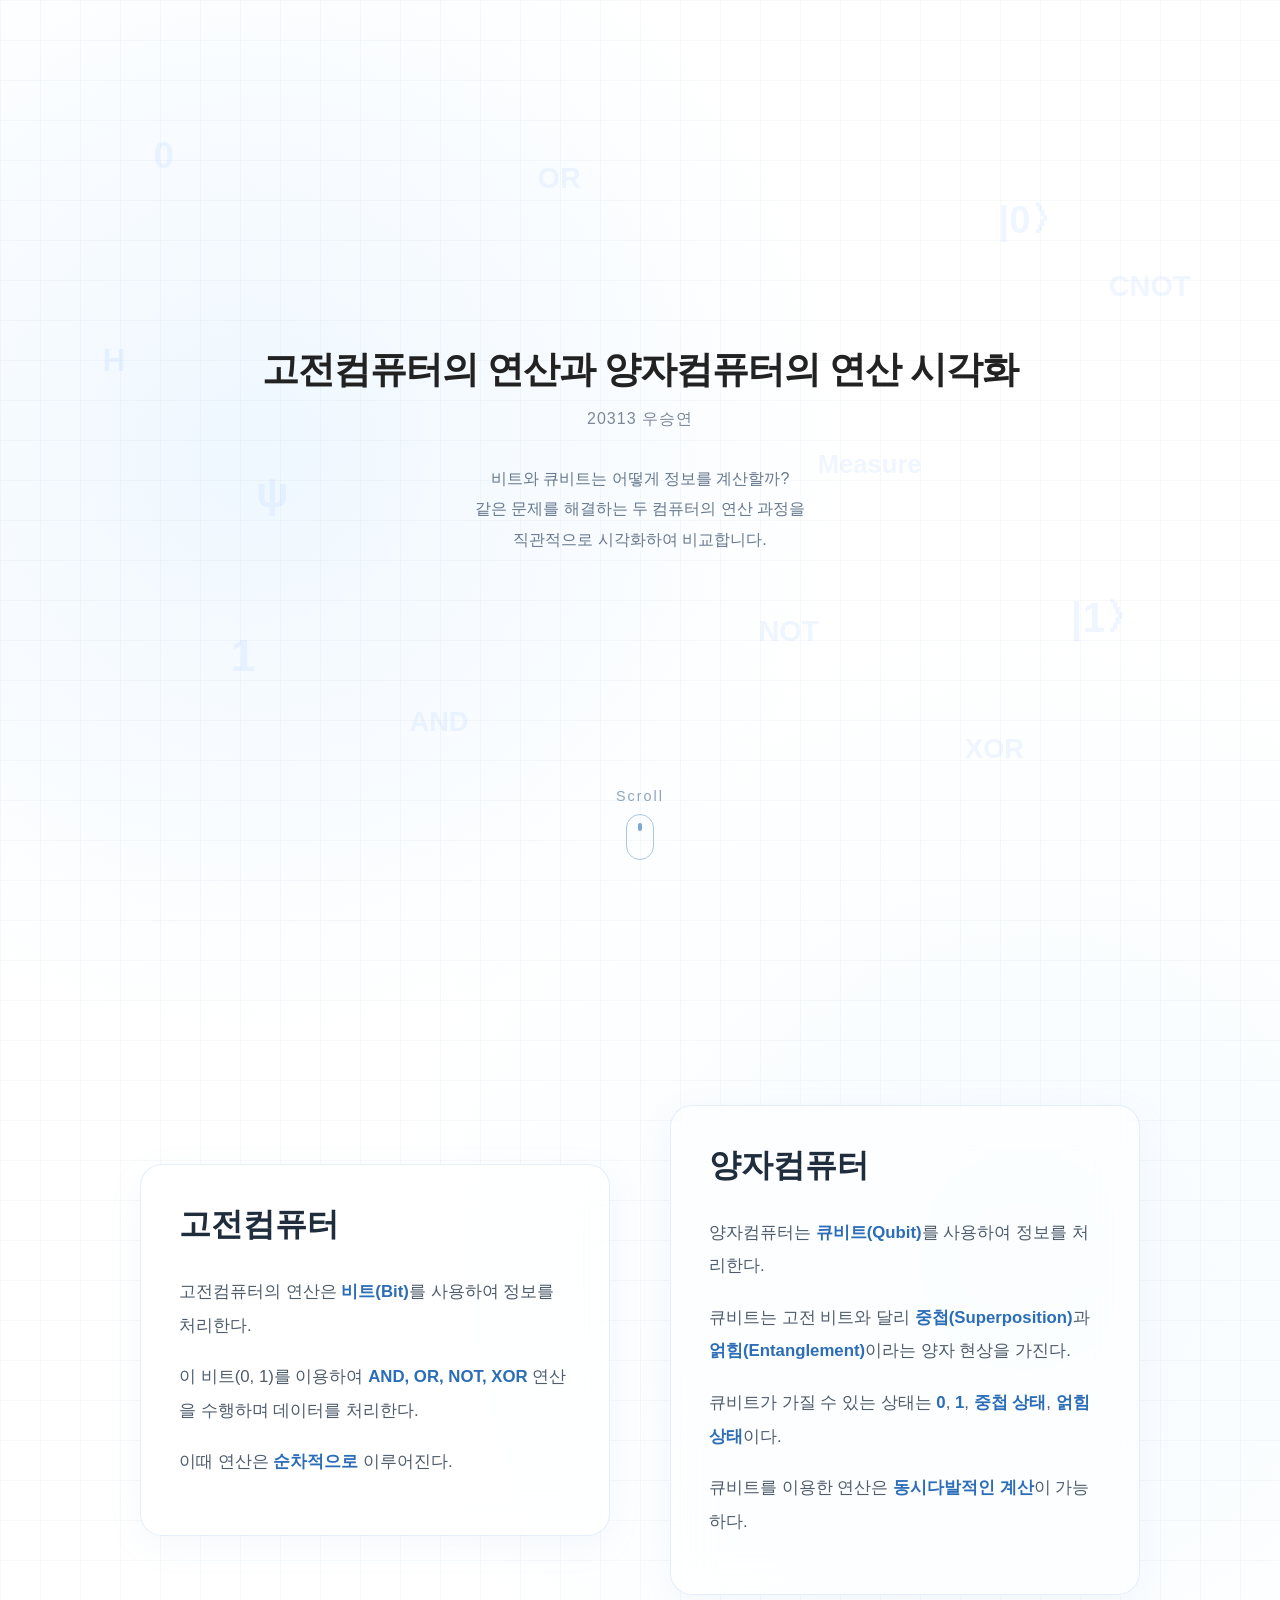
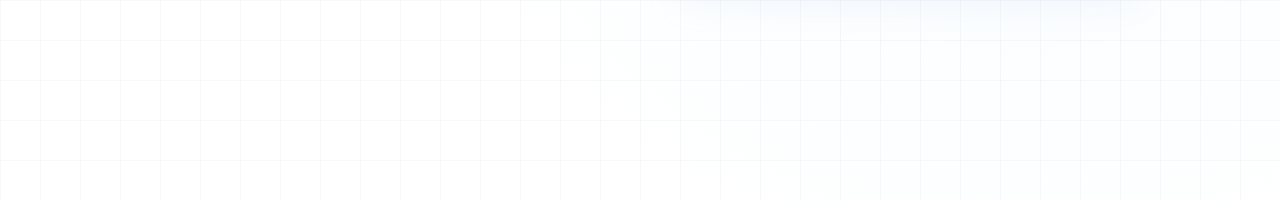
==== index.html @ 967f43f7 "Update and rename README.md to index.html" ====
<html lang="ko">
<head>
    <meta charset="UTF-8">
    <meta name="viewport" content="width=device-width, initial-scale=1.0">
    <title>고전컴퓨터의 연산과 양자컴퓨터의 연산 시각화</title>

    <link rel="stylesheet" href="style.css">
</head>
<body>

    <!-- 첫 화면 -->
    <main class="page">

        <h1>고전컴퓨터의 연산과 양자컴퓨터의 연산 시각화</h1>

        <p class="author">20313 우승연</p>

        <p class="subtitle">
            비트와 큐비트는 어떻게 정보를 계산할까?<br>
            같은 문제를 해결하는 두 컴퓨터의 연산 과정을<br>
            직관적으로 시각화하여 비교합니다.
        </p>

        <!-- 배경 심볼 -->
        <div class="background-symbols">
            <span>0</span>
            <span>1</span>
            <span>|0⟩</span>
            <span>|1⟩</span>
            <span>H</span>
            <span>CNOT</span>
            <span>AND</span>
            <span>OR</span>
            <span>NOT</span>
            <span>XOR</span>
            <span>Measure</span>
            <span>ψ</span>
        </div>

        <!-- 스크롤 안내 -->
        <div class="scroll-indicator">
            <span>Scroll</span>

            <div class="mouse">
                <div class="wheel"></div>
            </div>
        </div>

    </main>

    <!-- 두 번째 패널 -->
    <section class="info-panel">

        <div class="card">

            <h2>고전컴퓨터</h2>

            <p>
                고전컴퓨터의 연산은 <strong>비트(Bit)</strong>를 사용하여 정보를 처리한다.
            </p>

            <p>
                이 비트(0, 1)를 이용하여
                <strong>AND, OR, NOT, XOR</strong>
                연산을 수행하며 데이터를 처리한다.
            </p>

            <p>
                이때 연산은 <strong>순차적으로</strong> 이루어진다.
            </p>

        </div>

        <div class="card">

            <h2>양자컴퓨터</h2>

            <p>
                양자컴퓨터는 <strong>큐비트(Qubit)</strong>를 사용하여 정보를 처리한다.
            </p>

            <p>
                큐비트는 고전 비트와 달리
                <strong>중첩(Superposition)</strong>과
                <strong>얽힘(Entanglement)</strong>이라는
                양자 현상을 가진다.
            </p>

            <p>
                큐비트가 가질 수 있는 상태는
                <strong>0</strong>,
                <strong>1</strong>,
                <strong>중첩 상태</strong>,
                <strong>얽힘 상태</strong>이다.
            </p>

            <p>
                큐비트를 이용한 연산은
                <strong>동시다발적인 계산</strong>이 가능하다.
            </p>

        </div>

    </section>

</body>
</html>
---- style.css ----
/* =========================
   기본 설정
========================= */

*{
    margin:0;
    padding:0;
    box-sizing:border-box;
}

body{
    width:100%;
    min-height:100vh;

    overflow-y:auto;
    overflow-x:hidden;

    font-family:"Pretendard","Noto Sans KR",sans-serif;

    background-color:#ffffff;

    background-image:
        radial-gradient(circle at 20% 25%, rgba(120,190,255,.12), transparent 35%),
        radial-gradient(circle at 80% 70%, rgba(170,220,255,.10), transparent 40%),
        linear-gradient(rgba(180,190,210,.10) 1px, transparent 1px),
        linear-gradient(90deg, rgba(180,190,210,.10) 1px, transparent 1px);

    background-size:
        auto,
        auto,
        40px 40px,
        40px 40px;
}

/* =========================
   첫 화면
========================= */

.page{

    width:100%;
    height:100vh;

    display:flex;
    flex-direction:column;
    justify-content:center;
    align-items:center;

    text-align:center;

    position:relative;
    overflow:hidden;
}

/* 제목 */

h1{

    position:relative;
    z-index:2;

    font-size:2.3rem;
    font-weight:700;

    color:#222;

    letter-spacing:-1px;
    line-height:1.35;
}

/* 작성자 */

.author{

    position:relative;
    z-index:2;

    margin-top:14px;

    font-size:1rem;

    color:#7c8797;

    letter-spacing:1px;
}

/* 소개 문장 */

.subtitle{

    position:relative;
    z-index:2;

    margin-top:34px;

    max-width:620px;

    text-align:center;

    font-size:1rem;

    line-height:1.9;

    color:#66788d;
}

/* =========================
   배경 심볼
========================= */

.background-symbols{

    position:absolute;

    inset:0;

    pointer-events:none;

    z-index:0;
}

.background-symbols span{

    position:absolute;

    color:#87b8ff;

    opacity:.12;

    font-weight:600;

    user-select:none;
}

.background-symbols span:nth-child(1){
    top:15%;
    left:12%;
    font-size:2.3rem;
}

.background-symbols span:nth-child(2){
    top:70%;
    left:18%;
    font-size:2.8rem;
}

.background-symbols span:nth-child(3){
    top:22%;
    right:18%;
    font-size:2.4rem;
}

.background-symbols span:nth-child(4){
    top:66%;
    right:12%;
    font-size:2.6rem;
}

.background-symbols span:nth-child(5){
    top:38%;
    left:8%;
    font-size:2rem;
}

.background-symbols span:nth-child(6){
    top:30%;
    right:7%;
    font-size:1.8rem;
}

.background-symbols span:nth-child(7){
    bottom:18%;
    left:32%;
    font-size:1.7rem;
}

.background-symbols span:nth-child(8){
    top:18%;
    left:42%;
    font-size:1.8rem;
}

.background-symbols span:nth-child(9){
    bottom:28%;
    right:36%;
    font-size:1.8rem;
}

.background-symbols span:nth-child(10){
    bottom:15%;
    right:20%;
    font-size:1.7rem;
}

.background-symbols span:nth-child(11){
    top:50%;
    right:28%;
    font-size:1.6rem;
}

.background-symbols span:nth-child(12){
    top:52%;
    left:20%;
    font-size:2.7rem;
}

/* =========================
   Scroll 표시
========================= */

.scroll-indicator{

    position:absolute;
    left:50%;
    bottom:40px;

    transform:translateX(-50%);

    z-index:2;

    display:flex;
    flex-direction:column;
    align-items:center;

    gap:10px;

    color:#8fa4bd;

    font-size:.9rem;

    letter-spacing:2px;

    animation:float 2s infinite ease-in-out;
}

.mouse{

    width:28px;
    height:46px;

    border:1.8px solid rgba(120,160,210,.6);

    border-radius:20px;
}

.wheel{

    width:4px;
    height:8px;

    margin:8px auto;

    border-radius:999px;

    background:#7ea8d9;

    animation:wheel 1.6s infinite;
}

@keyframes wheel{

    0%{
        opacity:0;
        transform:translateY(0);
    }

    30%{
        opacity:1;
    }

    100%{
        opacity:0;
        transform:translateY(14px);
    }
}

@keyframes float{

    0%,100%{
        transform:translateX(-50%) translateY(0);
    }

    50%{
        transform:translateX(-50%) translateY(6px);
    }
}

/* =========================
   두 번째 패널
========================= */

.info-panel{

    min-height:100vh;

    display:flex;
    justify-content:center;
    align-items:center;

    gap:60px;

    padding:80px;

    flex-wrap:wrap;
}

/* 카드 */

.card{

    width:min(470px, 90vw);

    background:rgba(255,255,255,.55);

    border:1px solid rgba(180,210,240,.35);

    border-radius:22px;

    backdrop-filter:blur(18px);

    box-shadow:0 10px 35px rgba(130,170,220,.08);

    padding:38px;
}

.card h2{

    font-size:2rem;

    color:#1f2d3d;

    margin-bottom:28px;
}

.card p{

    font-size:1.05rem;

    line-height:2;

    color:#4f5c6c;

    margin-bottom:18px;
}

.card strong{

    color:#2c6db8;

    font-weight:600;
}
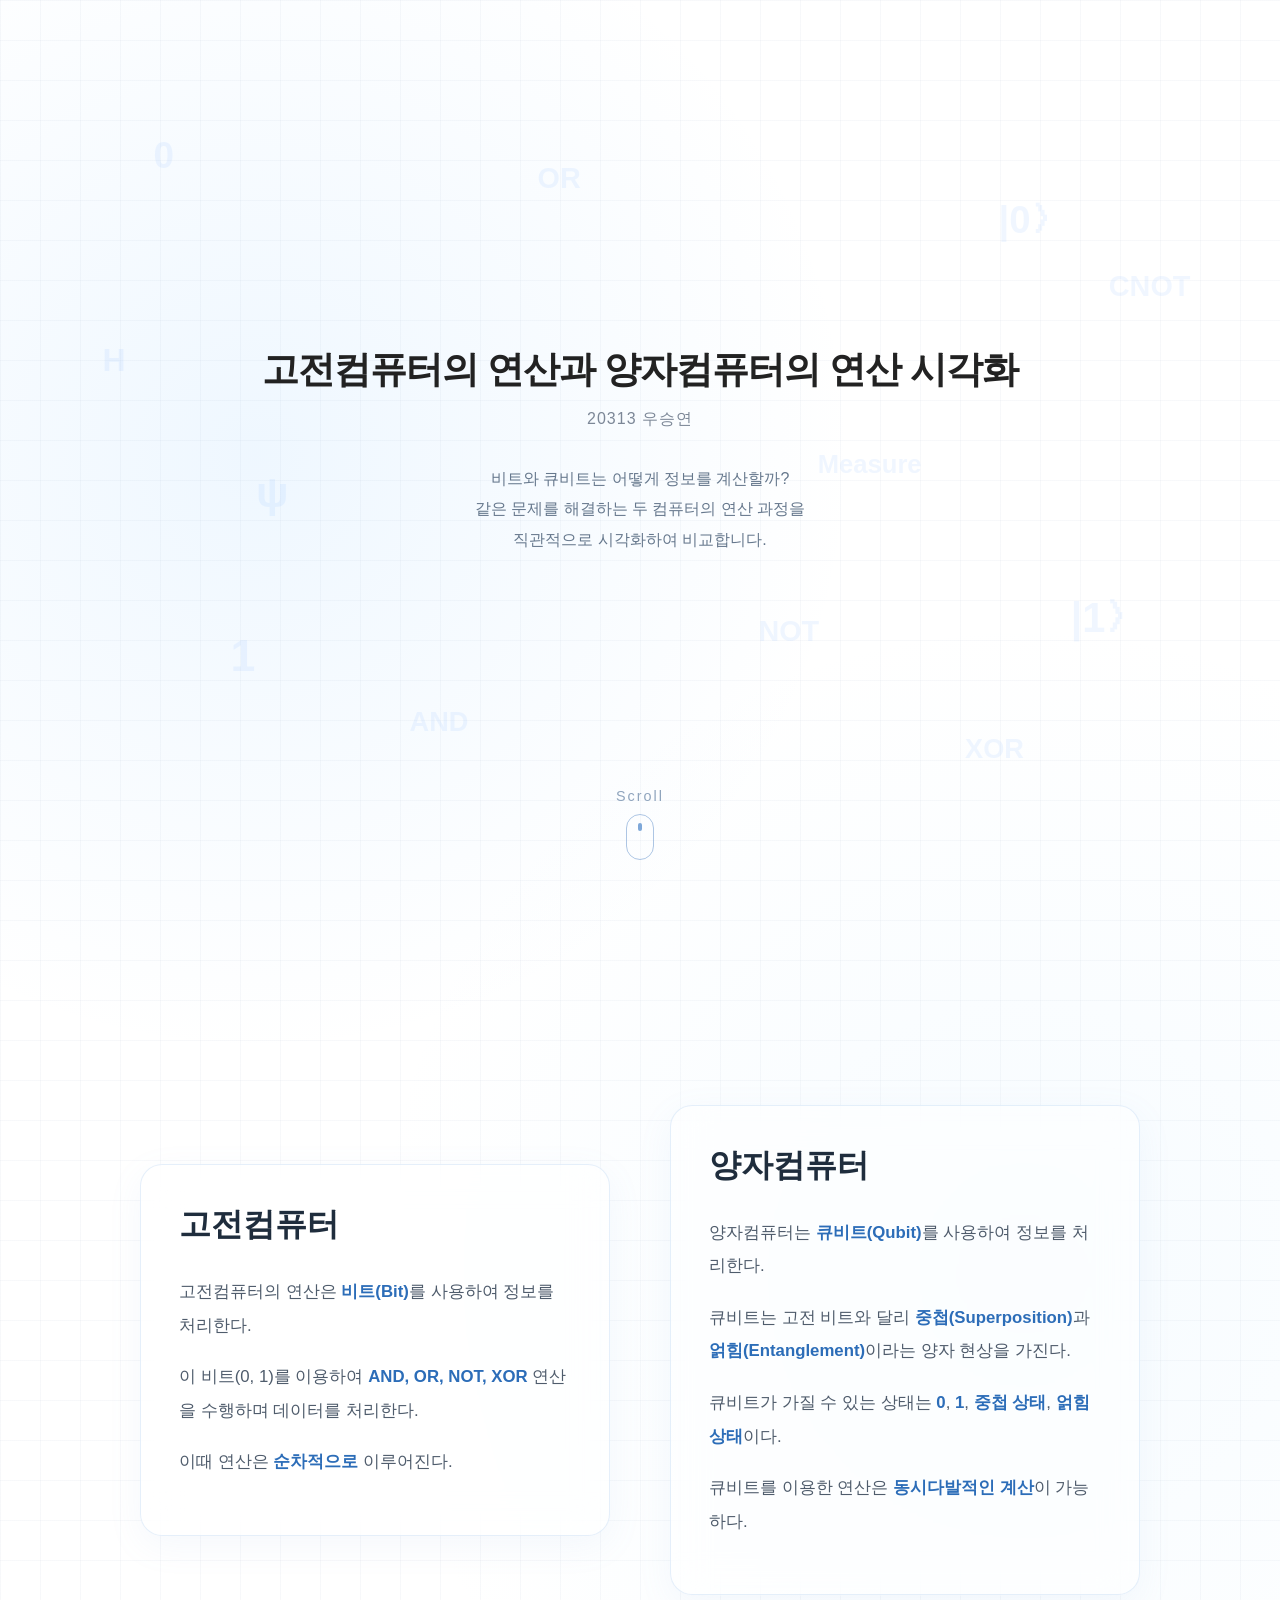
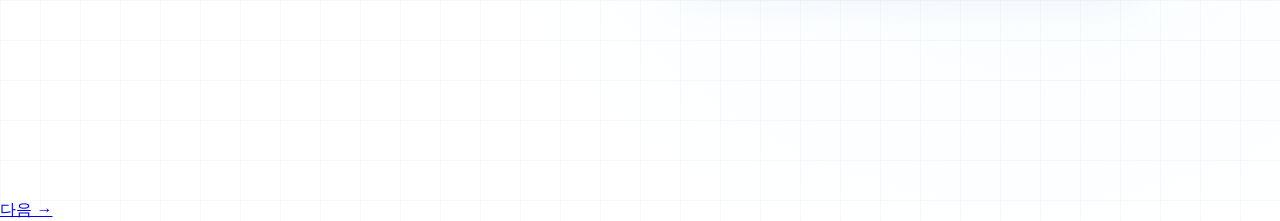
==== commit 5d3ef48f: "Update index.html" ====
--- a/index.html
+++ b/index.html
@@ -104,5 +104,12 @@
 
     </section>
 
+    <div class="next-page">
+        <a href="page2.html" class="next-btn">
+        다음 →
+        </a>
+    </div>
+    
+
 </body>
 </html>
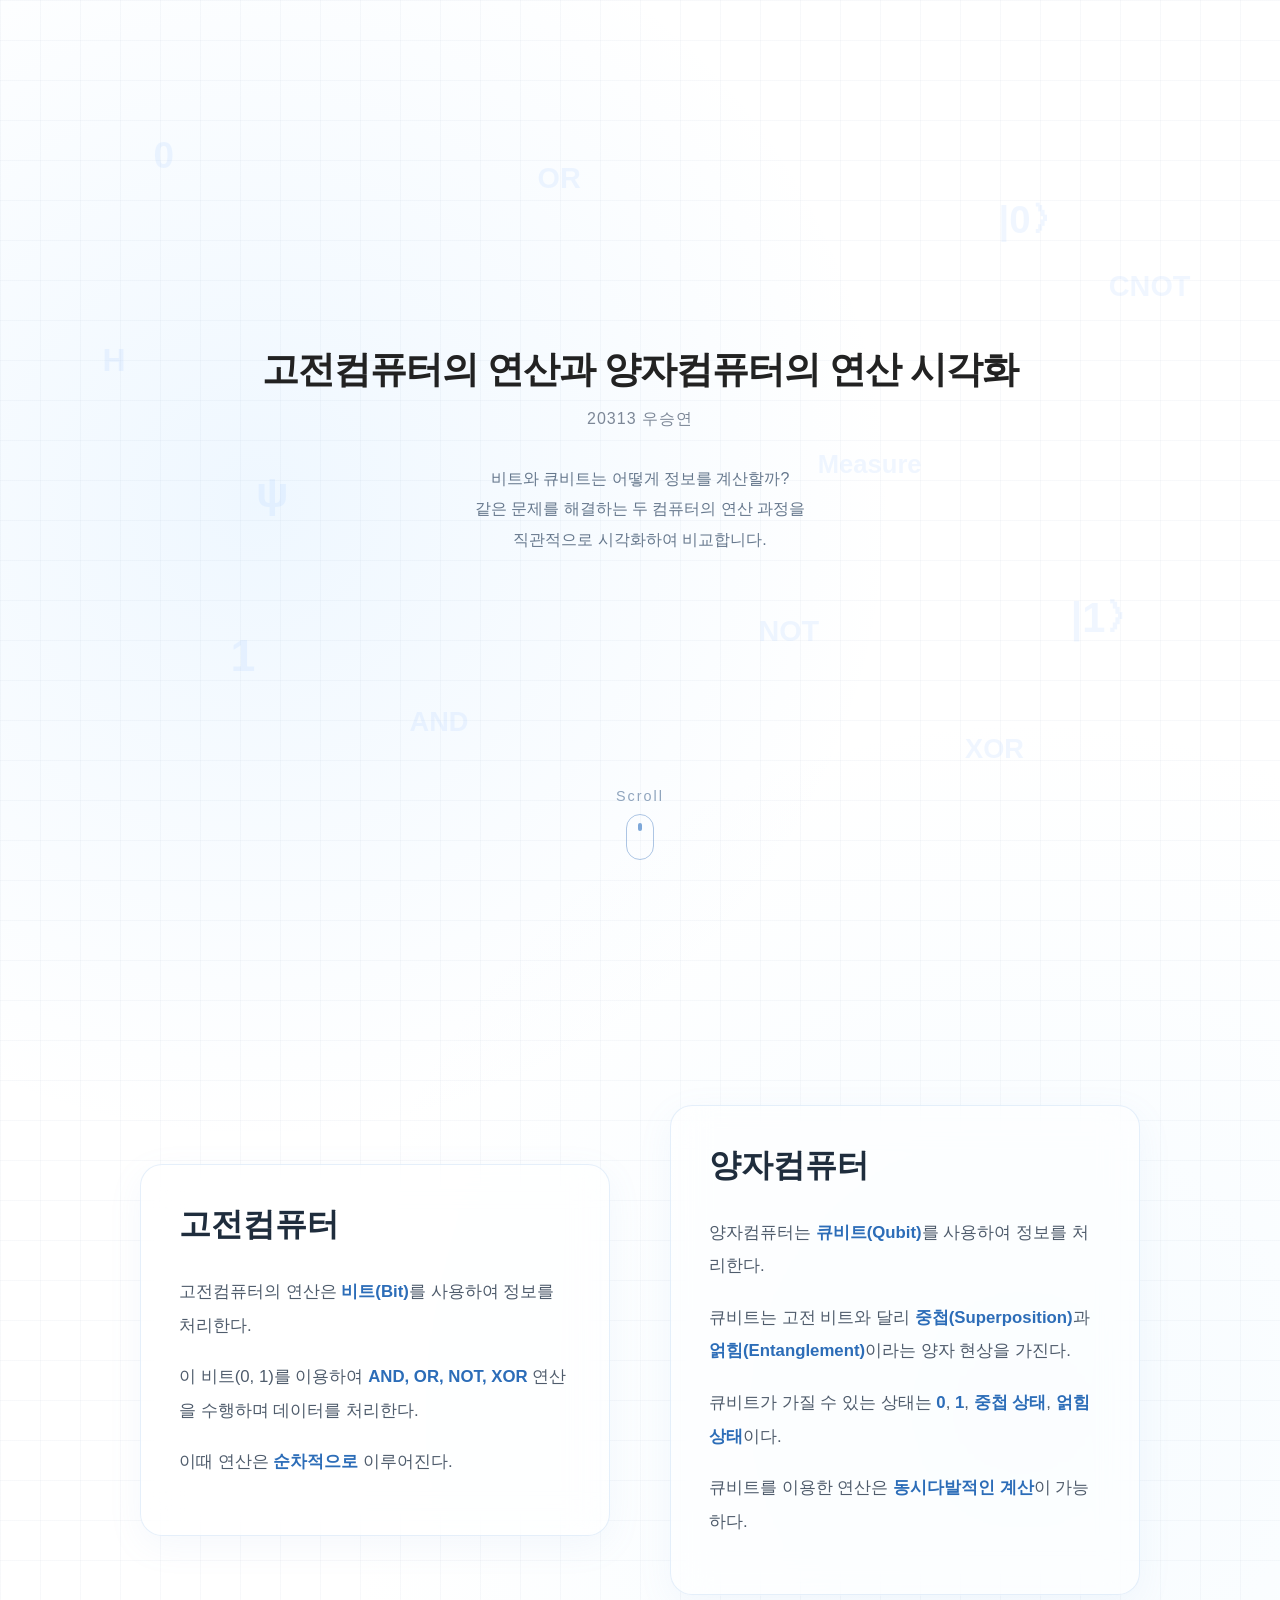
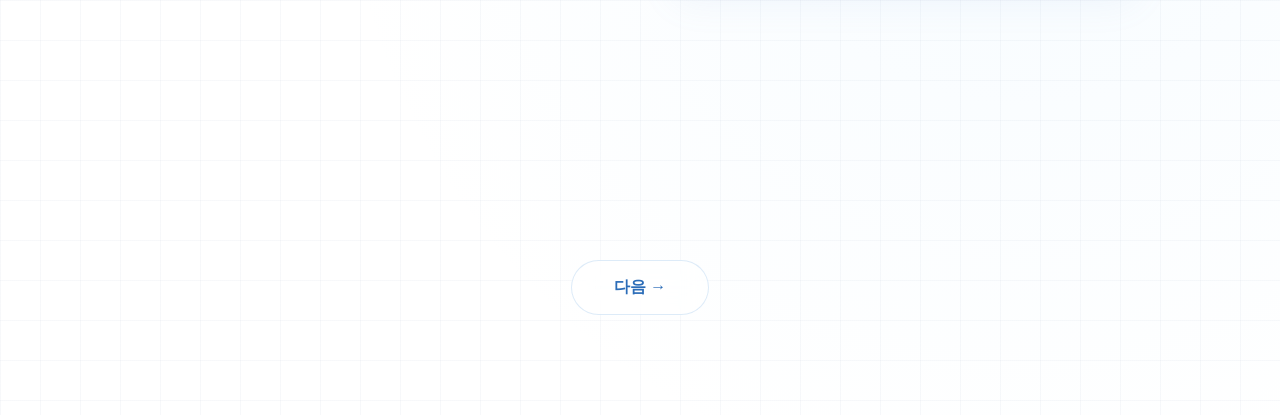
==== commit 77bd4305: "Update link in next-page to point to hub.html" ====
--- a/index.html
+++ b/index.html
@@ -105,7 +105,7 @@
     </section>
 
     <div class="next-page">
-        <a href="page2.html" class="next-btn">
+        <a href="hub.html" class="next-btn">
         다음 →
         </a>
     </div>
--- a/style.css
+++ b/style.css
@@ -349,3 +349,62 @@
 
     font-weight:600;
 }
+
+
+
+/* =========================
+   다음 페이지 버튼
+========================= */
+
+.next-page{
+
+    width:100%;
+
+    display:flex;
+    justify-content:center;
+
+    padding:60px 0 100px;
+}
+
+.next-btn{
+
+    display:inline-flex;
+    align-items:center;
+    justify-content:center;
+
+    padding:16px 42px;
+
+    border-radius:50px;
+
+    text-decoration:none;
+
+    font-size:1rem;
+    font-weight:600;
+
+    color:#2c6db8;
+
+    background:rgba(255,255,255,.65);
+
+    border:1px solid rgba(180,210,240,.45);
+
+    backdrop-filter:blur(12px);
+
+    transition:.25s;
+}
+
+.next-btn:hover{
+
+    transform:translateY(-3px);
+
+    box-shadow:0 10px 25px rgba(80,140,220,.15);
+
+    background:rgba(255,255,255,.9);
+}
+
+
+
+
+
+
+
+
